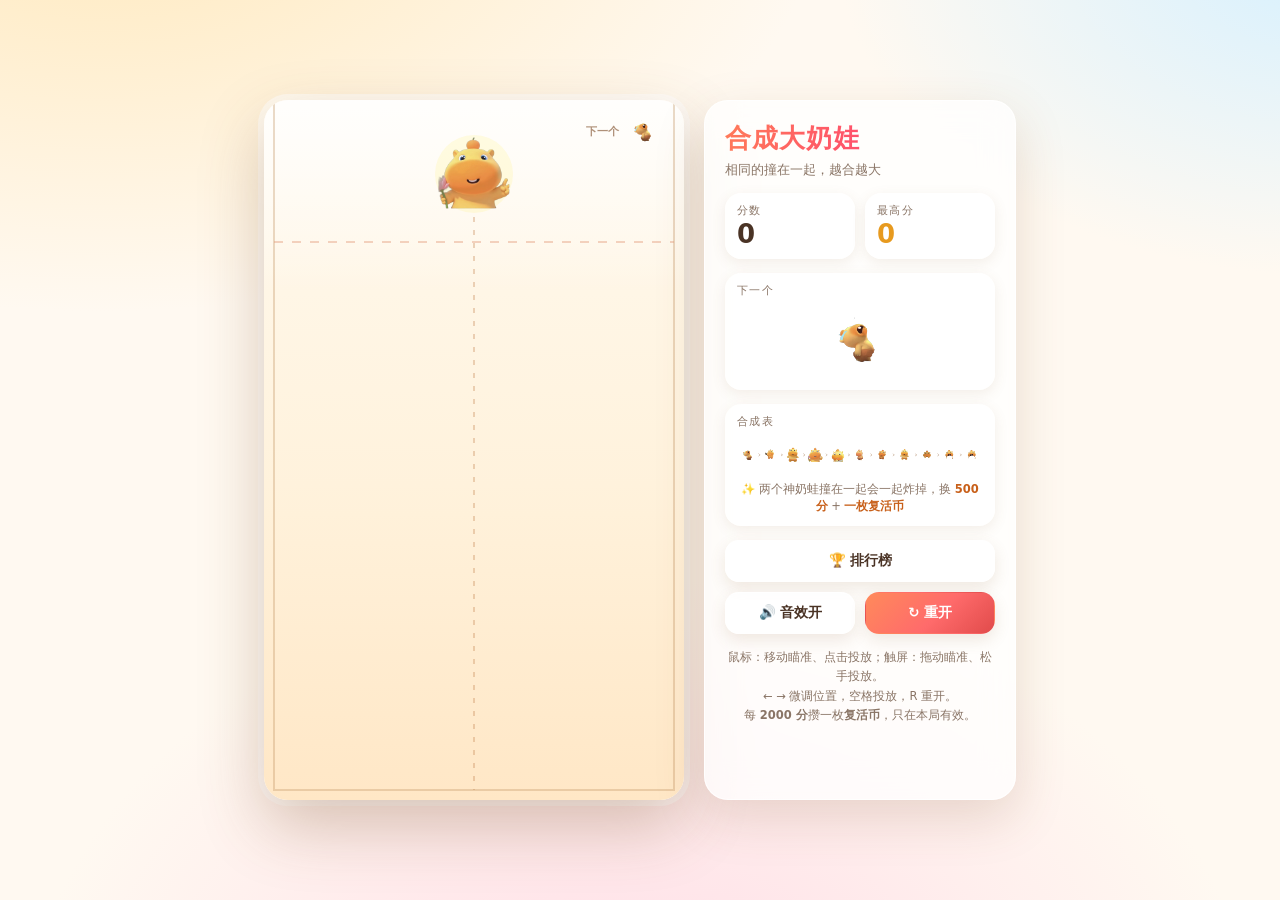
==== v1/index.html @ b2028a26 "add game v1 with custom art" ====
<!DOCTYPE html>
<html lang="zh-CN">
<head>
<meta charset="utf-8">
<meta name="viewport" content="width=device-width, initial-scale=1, maximum-scale=1, user-scalable=no, viewport-fit=cover">
<meta name="theme-color" content="#fff3e0">
<meta name="mobile-web-app-capable" content="yes">
<meta name="apple-mobile-web-app-capable" content="yes">
<meta name="apple-mobile-web-app-status-bar-style" content="default">
<meta name="apple-mobile-web-app-title" content="合成大奶娃">
<meta name="description" content="合成大奶娃 · 纯前端小游戏：拖动瞄准、松手投放，相同的撞在一起合成更大的一只。">
<!-- ↓ Monetag 站点验证：把后台给的 meta 标签粘在下面这一行 ↓ -->

<title>合成大奶娃</title>
<link rel="stylesheet" href="style.css">
</head>
<body>

<main class="app">

  <!-- ===== 游戏区 ===== -->
  <section class="stage" id="stage">
    <canvas id="game" aria-label="合成大奶娃游戏区域"></canvas>

    <!-- 复活币：浮在棋盘左上角。
         刻意不放进顶部信息条 —— 手机上面板是横向 flex，
         多一个卡片会把「分数 / 最高分」挤到 52px 宽还折行（实测面板从 66px 涨到 102px）。
         这里 pointer-events 关掉，永远不会挡住投放。 -->
    <div class="revive-chip" id="reviveBadge" hidden>
      <span class="revive-chip-ico" aria-hidden="true">🪙</span><span id="reviveCount">×0</span>
    </div>

    <div class="overlay" id="overlay">
      <div class="dialog">

        <!-- ===== 越线第一屏：有复活币时才出现 ===== -->
        <div class="revive-ask" id="revivePrompt" hidden>
          <div class="dialog-emoji">😵</div>
          <h2>还能再救一下</h2>
          <p class="dialog-score">本局得分 <strong id="reviveScore">0</strong></p>
          <p class="revive-hint">清掉警戒线以上的水果，接着玩</p>
          <div class="dialog-actions">
            <button class="btn" id="giveUpBtn" type="button">不了，结束吧</button>
            <button class="btn btn-revive" id="reviveBtn" type="button">🪙 用一枚复活币</button>
          </div>
          <p class="dialog-hint" id="reviveLeft">还剩 1 枚</p>
        </div>

        <!-- ===== 第二屏：正式结算 ===== -->
        <div id="overPanel">
          <div class="dialog-emoji">🍉</div>
          <h2 id="overTitle">游戏结束</h2>
          <p class="dialog-score">本局得分 <strong id="finalScore">0</strong></p>
          <p class="dialog-best">最高分 <span id="finalBest">0</span></p>

          <div class="submit-box" id="submitBox">
            <p class="submit-msg" id="submitMsg">正在结算…</p>
            <p class="my-name">昵称：<strong id="myNameLabel">默认用户</strong>
              <button class="link-btn" id="editNameBtn" type="button">改昵称</button>
            </p>
            <button class="btn" id="submitBtn" type="button" hidden>重试提交</button>
          </div>

          <div class="dialog-actions">
            <button class="btn" id="boardBtn2" type="button">🏆 排行榜</button>
            <button class="btn btn-primary" id="restartBtn" type="button">再来一局</button>
            <button class="btn btn-sponsor btn-wide" id="sponsorBtn" type="button">🌶️ 可以赏作者一包辣条嘛</button>
          </div>
          <p class="dialog-hint">按 R 键也可重新开始</p>
        </div>

      </div>
    </div>
  </section>

  <!-- ===== 侧边面板 ===== -->
  <aside class="panel">

    <header class="panel-head">
      <h1>合成大奶娃</h1>
      <p class="subtitle">相同的撞在一起，越合越大</p>
    </header>

    <div class="stats">
      <div class="stat">
        <span class="stat-label">分数</span>
        <strong class="stat-value" id="score">0</strong>
      </div>
      <div class="stat">
        <span class="stat-label">最高分</span>
        <strong class="stat-value stat-best" id="best">0</strong>
      </div>
    </div>

    <div class="next-box">
      <span class="box-label">下一个</span>
      <canvas id="next" width="160" height="160" aria-label="下一个"></canvas>
    </div>

    <div class="chain-box">
      <span class="box-label">合成表</span>
      <canvas id="chain" width="680" height="112" aria-label="合成顺序"></canvas>
      <p class="chain-note">✨ 两个神奶蛙撞在一起会一起炸掉，换 <strong>500 分</strong> + <strong>一枚复活币</strong></p>
    </div>

    <div class="actions">
      <button class="btn btn-wide" id="boardBtn" type="button">
        <span class="ico">🏆</span><span class="lbl">排行榜</span>
      </button>
      <button class="btn" id="soundBtn" type="button" aria-pressed="true">
        <span class="ico">🔊</span><span class="lbl">音效开</span>
      </button>
      <button class="btn btn-primary" id="resetBtn" type="button" title="重新开始">
        <span class="ico">↻</span><span class="lbl">重开</span>
      </button>
    </div>

    <p class="tips">
      鼠标：移动瞄准、点击投放；触屏：拖动瞄准、松手投放。<br>
      ← → 微调位置，空格投放，R 重开。<br>
      每 <strong>2000 分</strong>攒一枚<strong>复活币</strong>，只在本局有效。
    </p>

  </aside>

</main>

<!-- ===== 排行榜弹窗 ===== -->
<div class="modal" id="boardModal" aria-hidden="true" role="dialog" aria-label="排行榜">
  <div class="modal-card">
    <header class="modal-head">
      <h2>🏆 最近高手榜</h2>
      <button class="icon-btn" id="boardClose" type="button" aria-label="关闭">✕</button>
    </header>
    <div class="nick-row">
      <label class="nick-label" for="nickInput">我的昵称</label>
      <input class="nick-input" id="nickInput" type="text" maxlength="12"
             placeholder="默认用户" autocomplete="nickname" enterkeyhint="done">
    </div>
    <div class="board-list" id="boardList"></div>
    <footer class="modal-foot">
      <span class="board-note">只取最近 20 次提交，成绩会被后来的人挤下去</span>
      <button class="btn" id="boardRefresh" type="button">刷新</button>
    </footer>
  </div>
</div>

<!-- ===== 赞助作者弹窗 ===== -->
<div class="modal" id="sponsorModal" aria-hidden="true" role="dialog" aria-label="赞助作者">
  <div class="modal-card">
    <header class="modal-head">
      <h2>🌶️ 请作者吃包辣条</h2>
      <button class="icon-btn" id="sponsorClose" type="button" aria-label="关闭">✕</button>
    </header>
    <div class="sponsor-body">
      <p class="sponsor-note">这游戏完全免费，也没有任何广告。<br>
        要是它逗你笑了一下，赏作者一包辣条呗 🌶️</p>
      <img class="sponsor-qr" src="assets/sponsor-qr.jpg" width="480" height="480"
           alt="微信收款码" loading="lazy" decoding="async">
      <p class="sponsor-hint">微信扫一扫 · 一包辣条 · 全凭心意</p>
    </div>
    <footer class="modal-foot">
      <span class="board-note">谢谢每一位投喂的玩家 ❤️</span>
      <button class="btn" id="sponsorOk" type="button">关闭</button>
    </footer>
  </div>
</div>

<!-- 碰撞形状数据（按贴图轮廓自动生成，由 tools/build_parts.py 产出） -->
<script src="assets/fruits/parts.js"></script>
<!-- 极模糊占位图（内联 data URL，由 tools/make_blur.py 产出）：贴图没到位时先画它 -->
<script src="assets/fruits/blur.js"></script>
<script src="game.js"></script>
<!-- 排行榜 -->
<script src="leaderboard.min.js"></script>
<!-- 赞助作者 -->
<script src="sponsor.js"></script>
</body>
</html>
---- v1/style.css ----
/* ============================================================
   合成大奶娃 · 样式表
   ============================================================ */

:root {
  --ink:        #4a3325;
  --ink-soft:   #8a7566;
  --cream:      #fff7ec;
  --brand:      #ff6b6b;
  --brand-dark: #e14b4b;
  --card:       rgba(255, 255, 255, .74);
  --shadow:     0 18px 50px rgba(126, 84, 44, .18);

  /* 手机浏览器地址栏会吃掉 vh，dvh 更准；不支持的浏览器自动退回 vh */
  --vh:         100vh;
  --safe-t:     env(safe-area-inset-top, 0px);
  --safe-b:     env(safe-area-inset-bottom, 0px);
  --safe-l:     env(safe-area-inset-left, 0px);
  --safe-r:     env(safe-area-inset-right, 0px);
}

@supports (height: 100dvh) {
  :root { --vh: 100dvh; }
}

* { box-sizing: border-box; }

/* hidden 属性必须真的隐藏。
   浏览器默认只给 [hidden] { display: none }（权重 0,1,0），
   一旦某个类也写了 display（比如 .revive-chip { display: inline-flex }），
   同权重、后写的赢 —— hidden 就静默失效了，元素还挂在那儿。 */
[hidden] { display: none !important; }

html, body {
  height: 100%;
  overscroll-behavior: none;   /* 禁掉下拉刷新 / 橡皮筋 */
}

body {
  margin: 0;
  padding: 16px;
  color: var(--ink);
  font-family: "PingFang SC", "Hiragino Sans GB", "Microsoft YaHei",
               system-ui, -apple-system, "Segoe UI", Roboto, sans-serif;
  background:
    radial-gradient(1200px 700px at 8% -12%,  #ffe9bd 0%, transparent 60%),
    radial-gradient(900px 600px at 104% -6%,  #d5f0ff 0%, transparent 55%),
    radial-gradient(1000px 780px at 50% 118%, #ffdbe6 0%, transparent 62%),
    #fff9f1;
  display: grid;
  place-items: center;
  overflow: hidden;
  touch-action: manipulation;          /* 干掉双击缩放 */
  -webkit-tap-highlight-color: transparent;
  -webkit-text-size-adjust: 100%;
}

/* ---------------- 布局 ---------------- */

.app {
  display: flex;
  align-items: stretch;
  gap: 20px;
  max-height: 100%;
}

/* ---------------- 游戏区 ---------------- */

.stage {
  position: relative;
  height: min(86vh, 700px);
  aspect-ratio: 420 / 700;
  flex: 0 0 auto;
  border-radius: 24px;
  background: #fff3df;
  overflow: hidden;
  cursor: pointer;
  user-select: none;
  touch-action: none;
  box-shadow:
    0 26px 64px rgba(122, 80, 40, .30),
    0 0 0 1px rgba(255, 255, 255, .7) inset,
    0 0 0 6px rgba(255, 255, 255, .55);
}

.stage:active { cursor: grabbing; }

#game {
  display: block;
  width: 100%;
  height: 100%;
}

/* ---------------- 结束遮罩 ---------------- */

.overlay {
  position: absolute;
  inset: 0;
  display: grid;
  place-items: center;
  padding: 24px;
  background: rgba(70, 42, 24, .5);
  backdrop-filter: blur(7px);
  -webkit-backdrop-filter: blur(7px);
  opacity: 0;
  pointer-events: none;
  transition: opacity .28s ease;
}

.overlay.show {
  opacity: 1;
  pointer-events: auto;
}

.dialog {
  width: 100%;
  padding: 26px 22px;
  border-radius: 22px;
  text-align: center;
  background: rgba(255, 252, 246, .96);
  box-shadow: 0 20px 46px rgba(60, 32, 12, .32);
  transform: translateY(14px) scale(.96);
  transition: transform .32s cubic-bezier(.2, .9, .3, 1.4);
}

.overlay.show .dialog { transform: none; }

.dialog-emoji {
  font-size: 46px;
  line-height: 1;
  margin-bottom: 6px;
}

.dialog h2 {
  margin: 0 0 12px;
  font-size: 24px;
  letter-spacing: .06em;
}

.dialog-score {
  margin: 0 0 4px;
  font-size: 15px;
  color: var(--ink-soft);
}

.dialog-score strong {
  font-size: 30px;
  color: var(--brand);
  font-variant-numeric: tabular-nums;
}

.dialog-best {
  margin: 0 0 18px;
  font-size: 13px;
  color: var(--ink-soft);
}

.dialog-hint {
  margin: 12px 0 0;
  font-size: 12px;
  color: var(--ink-soft);
}

/* ---------------- 赞助作者弹窗 ---------------- */

.sponsor-body {
  overflow-y: auto;
  -webkit-overflow-scrolling: touch;
  text-align: center;
}

.sponsor-note {
  margin: 0 0 14px;
  font-size: 13px;
  line-height: 1.7;
  color: var(--ink-soft);
}

.sponsor-qr {
  display: block;
  width: min(258px, 70vw);
  height: auto;
  margin: 0 auto;
  padding: 6px;
  border-radius: 14px;
  background: #fff;
  box-shadow: 0 6px 20px rgba(140, 96, 56, .18);
}

.sponsor-hint {
  margin: 12px 0 0;
  font-size: 12px;
  color: var(--ink-soft);
}

/* 结算弹窗里的「赏作者一包辣条」：要一眼看到，但别跟主按钮抢
   —— 用琥珀金（跟珊瑚红的主按钮区分开），加一道缓慢扫过的光，再叠一点亮度呼吸。
   注意选择器写成 .btn.btn-sponsor：这段在源码里排在 .btn 之前，
   单靠 .btn-sponsor 会被后面的 .btn 同权重覆盖掉。 */
.btn.btn-sponsor {
  position: relative;
  overflow: hidden;
  color: #5a3200;
  font-weight: 800;
  letter-spacing: .01em;
  border-color: transparent;
  background: linear-gradient(135deg, #ffd97a, #ffb020 52%, #f78f00);
  box-shadow: 0 8px 22px rgba(244, 150, 0, .42), inset 0 1px 0 rgba(255, 255, 255, .5);
  animation: sponsorPulse 2.6s ease-in-out infinite;
}

.btn.btn-sponsor:hover {
  transform: translateY(-2px) scale(1.012);
  box-shadow: 0 12px 30px rgba(244, 150, 0, .52), inset 0 1px 0 rgba(255, 255, 255, .55);
}
.btn.btn-sponsor:active { transform: translateY(1px) scale(.99); }

/* 一道光周期性地扫过去，提示「这里可以点」 */
.btn-sponsor::after {
  content: "";
  position: absolute;
  top: -20%;
  bottom: -20%;
  width: 42%;
  background: linear-gradient(100deg, transparent, rgba(255, 255, 255, .78), transparent);
  transform: translateX(-150%) skewX(-20deg);
  animation: sponsorSheen 3.2s ease-in-out infinite;
  pointer-events: none;
}

@keyframes sponsorPulse {
  0%, 100% { filter: brightness(1) saturate(1); }
  50%      { filter: brightness(1.09) saturate(1.12); }
}

@keyframes sponsorSheen {
  0%, 55%   { transform: translateX(-150%) skewX(-20deg); }
  82%, 100% { transform: translateX(330%) skewX(-20deg); }
}

@media (prefers-reduced-motion: reduce) {
  .btn.btn-sponsor, .btn-sponsor::after { animation: none; }
}

/* ---------------- 侧边面板 ---------------- */

.panel {
  width: min(312px, 86vw);
  display: flex;
  flex-direction: column;
  gap: 14px;
  padding: 20px;
  border-radius: 24px;
  border: 1px solid rgba(255, 255, 255, .8);
  background: var(--card);
  backdrop-filter: blur(16px);
  -webkit-backdrop-filter: blur(16px);
  box-shadow: var(--shadow);
}

.panel-head h1 {
  margin: 0;
  font-size: 26px;
  letter-spacing: .04em;
  background: linear-gradient(100deg, #ff7a59, #ff4d6d 55%, #b13bff);
  -webkit-background-clip: text;
  background-clip: text;
  color: transparent;
}

.subtitle {
  margin: 6px 0 0;
  font-size: 12.5px;
  color: var(--ink-soft);
}

.stats {
  display: grid;
  grid-template-columns: 1fr 1fr;
  gap: 10px;
}

.stat {
  padding: 10px 12px;
  border-radius: 16px;
  background: rgba(255, 255, 255, .82);
  box-shadow: 0 4px 14px rgba(140, 96, 56, .10);
}

.stat-label {
  display: block;
  font-size: 11px;
  letter-spacing: .12em;
  color: var(--ink-soft);
}

.stat-value {
  display: block;
  margin-top: 2px;
  font-size: 26px;
  line-height: 1.1;
  font-variant-numeric: tabular-nums;
}

.stat-best { color: #e79a1f; }

/* 复活币：浮在棋盘左上角的小胶囊。
   刻意不放进 .stats —— 手机上面板是横向 flex，多一个卡片会把分数卡挤到
   52px 宽还折行（实测面板从 66px 涨到 102px，整个版式被顶开）。 */
.revive-chip {
  position: absolute;
  left: 10px;
  top: 10px;
  z-index: 3;
  display: inline-flex;
  align-items: center;
  gap: 3px;
  padding: 3px 9px;
  border-radius: 999px;
  font-size: 13px;
  font-weight: 800;
  line-height: 1.4;
  font-variant-numeric: tabular-nums;
  color: #6a3c00;
  background: linear-gradient(135deg, #ffe6a3, #ffc247);
  box-shadow: 0 3px 10px rgba(200, 130, 0, .35), inset 0 1px 0 rgba(255, 255, 255, .75);
  pointer-events: none;          /* 绝不挡住投放 */
  user-select: none;
  -webkit-user-select: none;
}

.revive-chip-ico { font-size: 12px; }

.revive-chip.pop { animation: revivePop .5s cubic-bezier(.2, .9, .3, 1.5); }

@keyframes revivePop {
  0%   { transform: scale(1); }
  45%  { transform: scale(1.22); box-shadow: 0 6px 18px rgba(200, 130, 0, .5); }
  100% { transform: scale(1); }
}

/* 合成表底下那行规则说明 */
.chain-note {
  margin: 6px 0 0;
  font-size: 11.5px;
  line-height: 1.5;
  text-align: center;
  color: var(--ink-soft);
}
.chain-note strong { color: #c8601a; }

/* 越线那一屏 */
.revive-ask .dialog-score { margin-bottom: 10px; }

.revive-hint {
  margin: 0 0 18px;
  padding: 10px 12px;
  border-radius: 14px;
  font-size: 12.5px;
  line-height: 1.6;
  color: #7a4a12;
  background: rgba(255, 233, 190, .8);
  box-shadow: inset 0 0 0 1px rgba(214, 160, 96, .25);
}

/* 「用一枚复活币」：青绿色，跟珊瑚红的主按钮区分开 */
.btn.btn-revive {
  color: #fff;
  border-color: transparent;
  font-weight: 700;
  background: linear-gradient(135deg, #4fd1a5, #23b183 55%, #14946a);
  box-shadow: 0 8px 20px rgba(35, 177, 131, .38);
}
.btn.btn-revive:hover { box-shadow: 0 12px 26px rgba(35, 177, 131, .46); }

@media (prefers-reduced-motion: reduce) {
  .revive-chip.pop { animation: none; }
}

.stat-value.bump { animation: bump .32s ease; }

@keyframes bump {
  0%   { transform: scale(1); }
  45%  { transform: scale(1.22); color: var(--brand); }
  100% { transform: scale(1); }
}

/* 下一个 / 合成表 */

.box-label {
  display: block;
  margin-bottom: 6px;
  font-size: 11px;
  letter-spacing: .12em;
  color: var(--ink-soft);
}

.next-box,
.chain-box {
  padding: 10px 12px;
  border-radius: 16px;
  background: rgba(255, 255, 255, .82);
  box-shadow: 0 4px 14px rgba(140, 96, 56, .10);
}

#next {
  display: block;
  width: 76px;
  height: 76px;
  margin: 2px auto 0;
}

#chain {
  display: block;
  width: 100%;
  height: auto;
}

/* 按钮 */

.actions {
  display: grid;
  grid-template-columns: 1fr 1fr;
  gap: 10px;
}

.btn {
  padding: 11px 12px;
  font: inherit;
  font-size: 13.5px;
  font-weight: 600;
  color: var(--ink);
  border: 1px solid rgba(255, 255, 255, .9);
  border-radius: 14px;
  background: rgba(255, 255, 255, .9);
  box-shadow: 0 6px 16px rgba(140, 96, 56, .14);
  cursor: pointer;
  transition: transform .12s ease, box-shadow .12s ease, background .2s ease;
}

.btn .ico { margin-right: 4px; }

.btn:hover  { transform: translateY(-1px); box-shadow: 0 10px 22px rgba(140, 96, 56, .2); }
.btn:active { transform: translateY(1px) scale(.985); }

.btn:disabled { opacity: .55; cursor: default; transform: none; }

.btn-wide { grid-column: 1 / -1; }

.btn-primary {
  color: #fff;
  border-color: transparent;
  background: linear-gradient(135deg, #ff8a5b, var(--brand) 55%, var(--brand-dark));
}

/* ---------------- 结束弹窗里的结算区 ---------------- */

.submit-box {
  margin: 0 0 14px;
  padding: 12px;
  border-radius: 16px;
  background: rgba(255, 243, 224, .85);
  box-shadow: inset 0 0 0 1px rgba(214, 160, 96, .22);
}

.name-input {
  display: block;
  width: 100%;
  margin-bottom: 8px;
  padding: 11px 12px;
  font: inherit;
  font-size: 15px;
  color: var(--ink);
  text-align: center;
  border: 1px solid rgba(214, 160, 96, .45);
  border-radius: 12px;
  background: rgba(255, 255, 255, .95);
  outline: none;
}

.name-input:focus {
  border-color: var(--brand);
  box-shadow: 0 0 0 3px rgba(255, 107, 107, .18);
}

.submit-box .btn { width: 100%; }

.submit-msg {
  margin: 0;
  min-height: 17px;
  font-size: 12.5px;
  line-height: 1.35;
  text-align: center;
  color: var(--ink-soft);
}

.submit-msg.is-good { color: #1f9d55; font-weight: 600; }
.submit-msg.is-bad  { color: #d63b3b; font-weight: 600; }

.my-name {
  margin: 7px 0 0;
  font-size: 12px;
  text-align: center;
  color: var(--ink-soft);
}

.my-name strong { color: var(--ink); }

.link-btn {
  margin-left: 4px;
  padding: 0;
  font: inherit;
  font-size: 12px;
  color: var(--brand);
  text-decoration: underline;
  border: 0;
  background: none;
  cursor: pointer;
}

#submitBtn { margin-top: 9px; }

/* 排行榜弹窗里的昵称行 */
.nick-row {
  display: flex;
  align-items: center;
  gap: 10px;
  margin-bottom: 10px;
  padding: 8px 12px;
  border-radius: 12px;
  background: rgba(255, 243, 224, .9);
  box-shadow: inset 0 0 0 1px rgba(214, 160, 96, .22);
}

.nick-label {
  flex: 0 0 auto;
  font-size: 12.5px;
  color: var(--ink-soft);
}

.nick-input {
  flex: 1 1 auto;
  min-width: 0;
  padding: 8px 10px;
  font: inherit;
  font-size: 15px;      /* ≥16px 才不会被 iOS 自动放大，这里配合 viewport 也够用 */
  color: var(--ink);
  text-align: center;
  border: 1px solid rgba(214, 160, 96, .45);
  border-radius: 10px;
  background: #fff;
  outline: none;
}

.nick-input:focus {
  border-color: var(--brand);
  box-shadow: 0 0 0 3px rgba(255, 107, 107, .18);
}

.dialog-actions {
  display: grid;
  grid-template-columns: 1fr 1fr;
  gap: 10px;
}

/* ---------------- 排行榜弹窗 ---------------- */

.modal {
  position: fixed;
  inset: 0;
  z-index: 20;
  display: grid;
  place-items: center;
  padding: 16px;
  background: rgba(60, 34, 16, .5);
  backdrop-filter: blur(6px);
  -webkit-backdrop-filter: blur(6px);
  opacity: 0;
  pointer-events: none;
  transition: opacity .22s ease;
}

.modal.show { opacity: 1; pointer-events: auto; }

.modal-card {
  display: flex;
  flex-direction: column;
  width: min(380px, 100%);
  max-height: min(560px, calc(var(--vh) - 40px));
  padding: 16px;
  border-radius: 22px;
  background: rgba(255, 252, 246, .98);
  box-shadow: 0 24px 60px rgba(60, 32, 12, .35);
  transform: translateY(12px) scale(.97);
  transition: transform .26s cubic-bezier(.2, .9, .3, 1.3);
}

.modal.show .modal-card { transform: none; }

.modal-head {
  display: flex;
  align-items: center;
  justify-content: space-between;
  margin-bottom: 10px;
}

.modal-head h2 {
  margin: 0;
  font-size: 19px;
  letter-spacing: .04em;
}

.icon-btn {
  width: 34px;
  height: 34px;
  font: inherit;
  font-size: 15px;
  color: var(--ink-soft);
  border: 0;
  border-radius: 50%;
  background: rgba(0, 0, 0, .05);
  cursor: pointer;
}

.icon-btn:hover { background: rgba(0, 0, 0, .1); }

.board-list {
  flex: 1 1 auto;
  min-height: 120px;
  overflow-y: auto;
  -webkit-overflow-scrolling: touch;
  padding: 2px;
}

.board-empty {
  margin: 28px 8px;
  font-size: 13px;
  line-height: 1.7;
  text-align: center;
  color: var(--ink-soft);
}

.board-row {
  display: flex;
  align-items: center;
  gap: 10px;
  padding: 9px 12px;
  margin-bottom: 6px;
  border-radius: 12px;
  background: rgba(255, 255, 255, .9);
  box-shadow: 0 2px 6px rgba(140, 96, 56, .09);
}

.board-rank {
  flex: 0 0 30px;
  font-size: 14px;
  font-weight: 700;
  text-align: center;
  color: var(--ink-soft);
}

.board-name {
  flex: 1 1 auto;
  min-width: 0;
  font-size: 14px;
  overflow: hidden;
  text-overflow: ellipsis;
  white-space: nowrap;
}

.board-score {
  flex: 0 0 auto;
  font-size: 16px;
  font-weight: 700;
  font-variant-numeric: tabular-nums;
  color: var(--brand);
}

.board-row.r1 { background: linear-gradient(100deg, #fff6d8, #ffe9a8); }
.board-row.r2 { background: linear-gradient(100deg, #f7f7fa, #e8e9ef); }
.board-row.r3 { background: linear-gradient(100deg, #fdf0e2, #f6ddc4); }
.board-row.r1 .board-rank,
.board-row.r2 .board-rank,
.board-row.r3 .board-rank { font-size: 18px; }

.board-row.is-mine {
  outline: 2px solid var(--brand);
  outline-offset: -2px;
}

.modal-foot {
  display: flex;
  align-items: center;
  justify-content: space-between;
  gap: 10px;
  margin-top: 10px;
}

.board-note {
  font-size: 11px;
  color: var(--ink-soft);
}

.modal-foot .btn { flex: 0 0 auto; padding: 8px 16px; }

/* ---------------- 参数提示 ---------------- */

.tips {
  margin: 0;
  font-size: 11.5px;
  line-height: 1.7;
  text-align: center;
  color: var(--ink-soft);
}

/* ============================================================
   响应式：手机 / 竖屏窄屏
   思路：面板拆成「顶部信息条」——把 .panel 提到棋盘上方并横向压扁，
   只留分数 + 按钮；棋盘按剩余高度和 96vw 取小值，永远不出现滚动条。
   ============================================================ */

@media (max-width: 860px) {
  :root { --topbar: 68px; }   /* 顶部信息条 + 间隙的大致占高 */

  body {
    padding: calc(8px + var(--safe-t)) calc(8px + var(--safe-r))
             calc(8px + var(--safe-b)) calc(8px + var(--safe-l));
  }

  .app {
    flex-direction: column;
    align-items: center;
    justify-content: flex-start;   /* 信息条钉在顶上 */
    gap: 8px;
    width: 100%;
    height: 100%;
    max-height: none;
  }

  /* 面板是 DOM 里靠后的，用 order 提到棋盘上面 */
  .panel { order: -1; }

  /* 棋盘：高度取「剩余可用高度」与「96vw 按比例换算的高度」中较小的一个，
     宽度由 aspect-ratio 反推，保证不拉伸、不溢出；
     margin:auto 让它在剩下的空间里垂直居中 */
  .stage {
    margin: auto 0;
    height: min(calc(var(--vh) - var(--topbar) - 28px - var(--safe-t) - var(--safe-b)),
                calc(96vw * 700 / 420));
    width: auto;
    max-height: none;
    border-radius: 20px;
  }

  /* ---- 顶部信息条 ---- */
  .panel {
    flex-direction: row;
    align-items: stretch;
    gap: 8px;
    width: 100%;
    max-width: calc(96vw * 700 / 420);
    padding: 8px 10px;
    border-radius: 18px;
    backdrop-filter: blur(10px);
    -webkit-backdrop-filter: blur(10px);
  }

  .panel-head,
  .next-box,
  .chain-box,
  .tips { display: none; }

  .stats {
    flex: 1 1 auto;
    display: flex;
    gap: 8px;
    min-width: 0;
  }

  .stat {
    flex: 1 1 0;
    min-width: 0;
    padding: 6px 10px;
    border-radius: 12px;
    background: rgba(255, 255, 255, .9);
    box-shadow: 0 2px 8px rgba(140, 96, 56, .12);
  }

  .stat-label { font-size: 10px; letter-spacing: .08em; }

  .stat-value {
    margin-top: 0;
    font-size: 20px;
    line-height: 1.15;
  }

  .actions {
    flex: 0 0 auto;
    display: flex;
    gap: 6px;
  }

  /* 触摸目标够大，别让人点不中 */
  .btn {
    min-height: 46px;
    padding: 0 12px;
    font-size: 14px;
    border-radius: 13px;
    white-space: nowrap;
  }

  /* 手机上「排行榜 / 音效」只留图标，把横向空间让给分数 */
  #boardBtn .lbl,
  #soundBtn .lbl { display: none; }

  #boardBtn, #soundBtn {
    min-width: 46px;
    padding: 0 10px;
    font-size: 17px;
  }

  #boardBtn .ico, #soundBtn .ico { margin-right: 0; }

  /* ---- 结束弹窗 ---- */
  .overlay { padding: 14px; }

  .dialog {
    padding: 20px 16px;
    border-radius: 20px;
    max-height: 100%;
    overflow-y: auto;
    -webkit-overflow-scrolling: touch;
  }

  .dialog-emoji { font-size: 34px; }

  .dialog h2 { font-size: 21px; margin-bottom: 8px; }

  .dialog-score strong { font-size: 26px; }

  .submit-box { padding: 10px; }

  .name-input,
  .nick-input { font-size: 16px; }   /* ≥16px iOS 才不会自动放大 */

  .nick-row { padding: 7px 10px; }

  .modal-card { padding: 14px; }

  .dialog .btn { width: 100%; min-height: 48px; }

  .dialog-hint { font-size: 11px; }
}

/* 手机横屏 / 矮屏：回到左右布局，棋盘吃满高度 */
@media (max-width: 860px) and (orientation: landscape) {
  .app {
    flex-direction: row;
    align-items: center;
    justify-content: center;
    gap: 10px;
  }

  .panel {
    order: 0;
    flex-direction: column;
    width: min(230px, 30vw);
    max-width: none;
    padding: 10px;
  }

  .stats { flex-direction: column; flex: 0 0 auto; }

  .actions { flex-direction: column; }

  .stage {
    height: calc(var(--vh) - 16px - var(--safe-t) - var(--safe-b));
    width: auto;
  }

  .stat-value { font-size: 18px; }
}

/* 小屏手机（iPhone SE 等 375 以下）：再压一档，保证一行放得下 */
@media (max-width: 380px) {
  .panel { padding: 6px 8px; gap: 6px; }

  .stats { gap: 6px; }

  .stat { padding: 5px 8px; }

  .stat-value { font-size: 17px; }

  .stat-label { font-size: 9px; }

  .btn { min-height: 44px; padding: 0 10px; font-size: 13px; }

  #boardBtn, #soundBtn { min-width: 42px; font-size: 16px; }
}

/* 顶部信息条在横屏下是竖排的，恢复成图标 + 文字 */
@media (max-width: 860px) and (orientation: landscape) {
  #boardBtn, #soundBtn { min-width: 0; padding: 0 10px; font-size: 13px; }
  #boardBtn .lbl, #soundBtn .lbl { display: inline; }
  #boardBtn .ico, #soundBtn .ico { margin-right: 4px; }
}

/* 很矮的横屏（手机横过来且高度不足 430px）：进一步压缩 */
@media (max-width: 860px) and (orientation: landscape) and (max-height: 430px) {
  .stat-label { display: none; }
  .stat { padding: 4px 8px; }
  .stat-value { font-size: 16px; }
  .btn { min-height: 40px; padding: 0 10px; font-size: 13px; }
}

/* 桌面端矮窗口 */
@media (max-height: 620px) and (min-width: 861px) {
  .stage { height: 92vh; }
  .chain-box { display: none; }
}
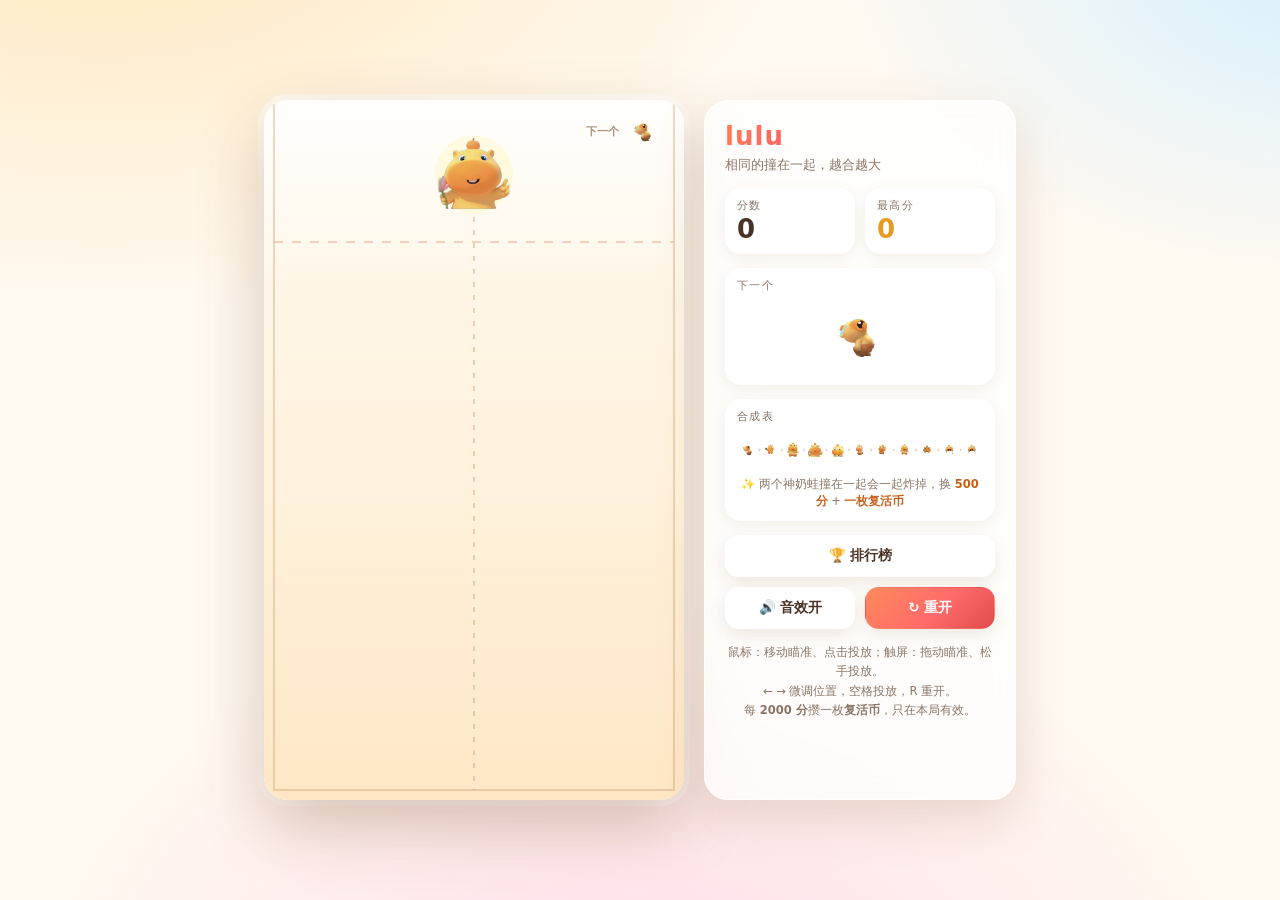
==== commit 08db8f64: "rename game to lulu" ====
--- a/v1/index.html
+++ b/v1/index.html
@@ -7,11 +7,11 @@
 <meta name="mobile-web-app-capable" content="yes">
 <meta name="apple-mobile-web-app-capable" content="yes">
 <meta name="apple-mobile-web-app-status-bar-style" content="default">
-<meta name="apple-mobile-web-app-title" content="合成大奶娃">
-<meta name="description" content="合成大奶娃 · 纯前端小游戏：拖动瞄准、松手投放，相同的撞在一起合成更大的一只。">
+<meta name="apple-mobile-web-app-title" content="lulu">
+<meta name="description" content="lulu · 纯前端小游戏：拖动瞄准、松手投放，相同的撞在一起合成更大的一只。">
 <!-- ↓ Monetag 站点验证：把后台给的 meta 标签粘在下面这一行 ↓ -->
 
-<title>合成大奶娃</title>
+<title>lulu</title>
 <link rel="stylesheet" href="style.css">
 </head>
 <body>
@@ -20,7 +20,7 @@
 
   <!-- ===== 游戏区 ===== -->
   <section class="stage" id="stage">
-    <canvas id="game" aria-label="合成大奶娃游戏区域"></canvas>
+    <canvas id="game" aria-label="lulu游戏区域"></canvas>
 
     <!-- 复活币：浮在棋盘左上角。
          刻意不放进顶部信息条 —— 手机上面板是横向 flex，
@@ -77,7 +77,7 @@
   <aside class="panel">
 
     <header class="panel-head">
-      <h1>合成大奶娃</h1>
+      <h1>lulu</h1>
       <p class="subtitle">相同的撞在一起，越合越大</p>
     </header>
 
--- a/v1/style.css
+++ b/v1/style.css
@@ -1,5 +1,5 @@
 /* ============================================================
-   合成大奶娃 · 样式表
+   lulu · 样式表
    ============================================================ */
 
 :root {
